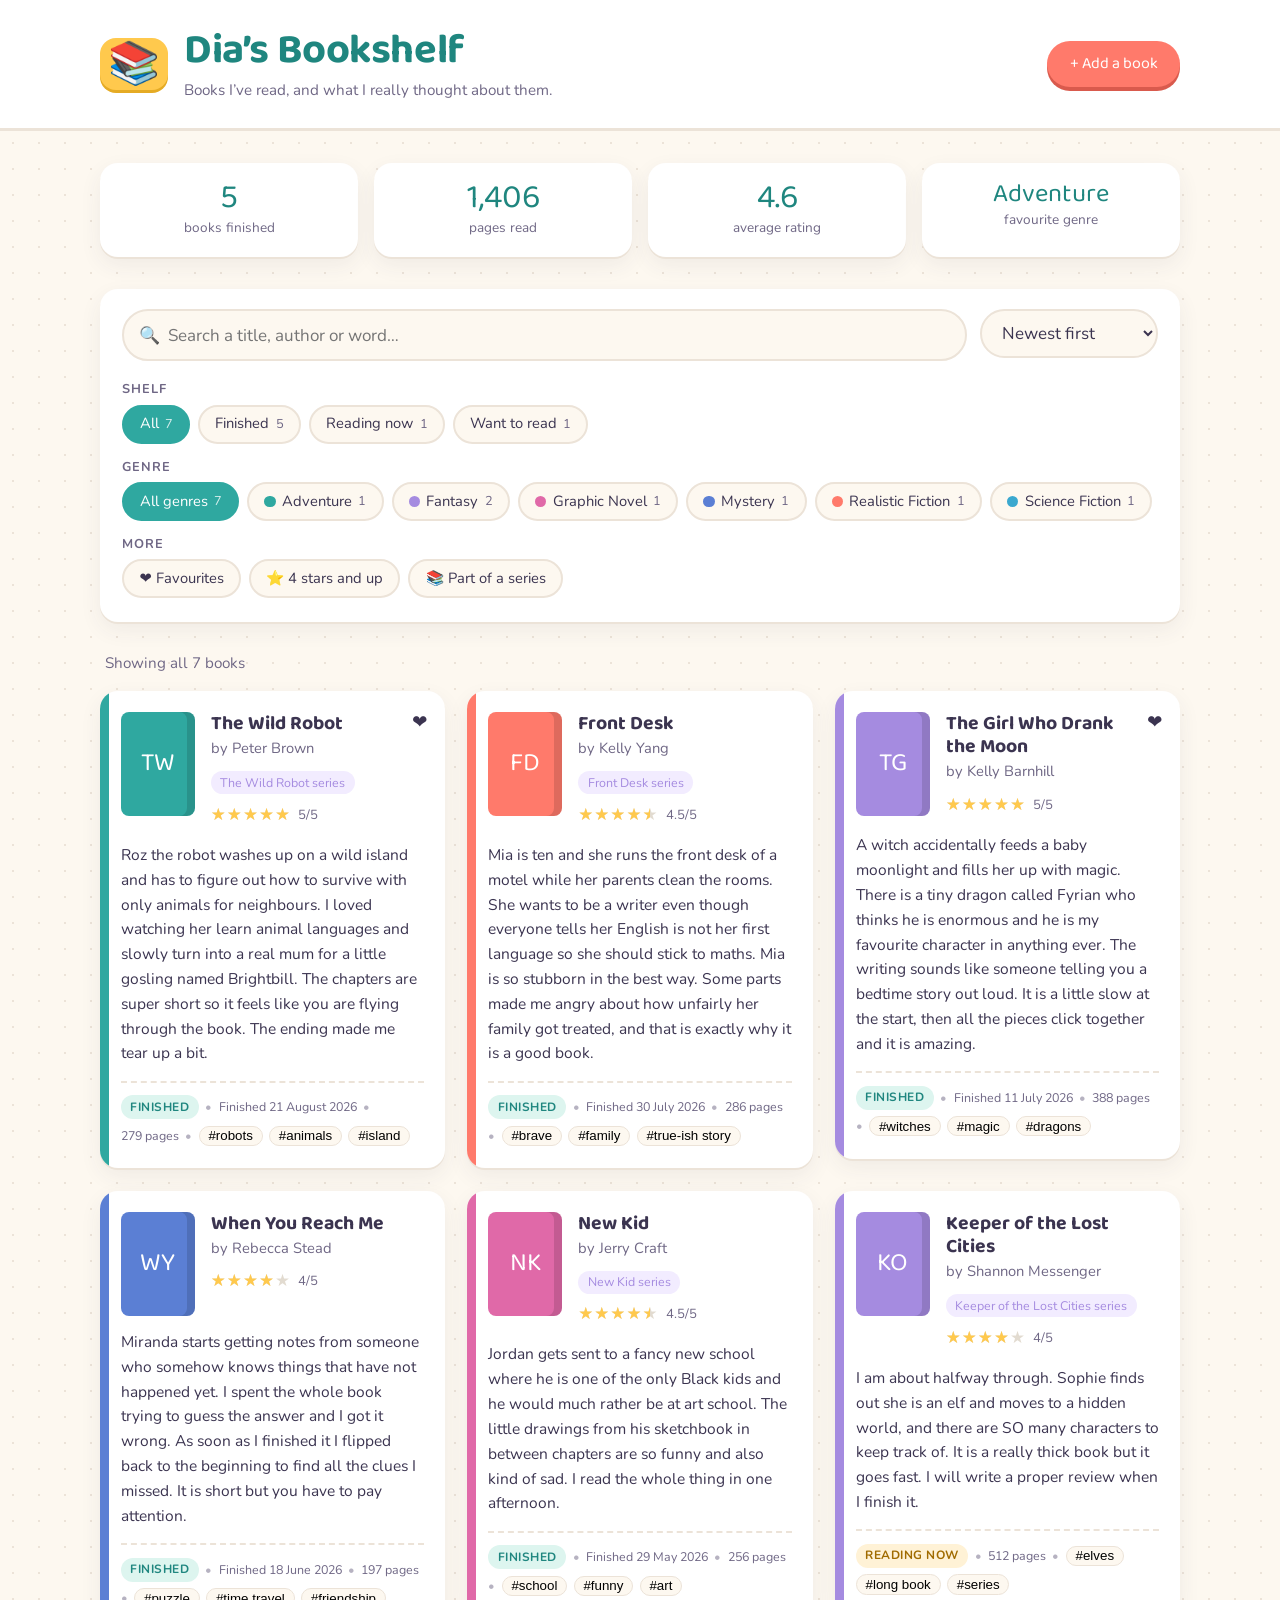
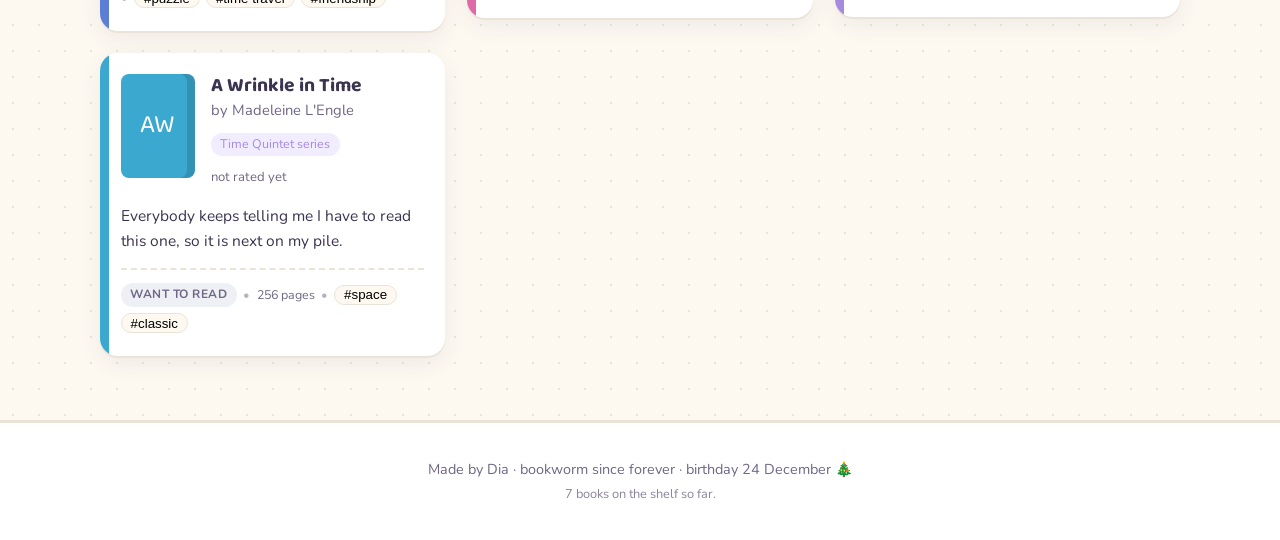
==== index.html @ f814815f "Diya's Bookshelf: a book review site A static site for Diya's book reviews and ratings.  - index.htm" ====
<!DOCTYPE html>
<html lang="en">
<head>
<meta charset="UTF-8">
<meta name="viewport" content="width=device-width, initial-scale=1">
<title>Dia's Bookshelf</title>
<meta name="description" content="Book reviews and ratings by Dia, age 10.">
<link rel="icon" href="data:image/svg+xml,<svg xmlns='http://www.w3.org/2000/svg' viewBox='0 0 100 100'><text y='.9em' font-size='90'>📚</text></svg>">
<link rel="preconnect" href="https://fonts.googleapis.com">
<link rel="preconnect" href="https://fonts.gstatic.com" crossorigin>
<link href="https://fonts.googleapis.com/css2?family=Baloo+2:wght@600;700&family=Nunito:wght@400;600;700&display=swap" rel="stylesheet">
<link rel="stylesheet" href="styles.css">
</head>
<body>

<a class="skip-link" href="#shelf">Skip to the books</a>

<header class="site-header">
  <div class="wrap header-inner">
    <div class="brand">
      <span class="brand-icon" aria-hidden="true">📚</span>
      <div>
        <h1>Dia&rsquo;s Bookshelf</h1>
        <p class="tagline">Books I&rsquo;ve read, and what I really thought about them.</p>
      </div>
    </div>
    <a class="btn btn-primary" href="add.html">+ Add a book</a>
  </div>
</header>

<main class="wrap">

  <!-- ===== Stats ===== -->
  <section class="stats" aria-label="My reading numbers">
    <div class="stat">
      <span class="stat-num" id="statFinished">0</span>
      <span class="stat-label">books finished</span>
    </div>
    <div class="stat">
      <span class="stat-num" id="statPages">0</span>
      <span class="stat-label">pages read</span>
    </div>
    <div class="stat">
      <span class="stat-num" id="statAvg">0</span>
      <span class="stat-label">average rating</span>
    </div>
    <div class="stat">
      <span class="stat-num" id="statGenre">&ndash;</span>
      <span class="stat-label">favourite genre</span>
    </div>
  </section>

  <!-- ===== Controls ===== -->
  <section class="controls" aria-label="Find a book">

    <div class="search-row">
      <label class="search">
        <span class="visually-hidden">Search books</span>
        <span class="search-icon" aria-hidden="true">🔍</span>
        <input type="search" id="search" placeholder="Search a title, author or word&hellip;" autocomplete="off">
      </label>

      <label class="sort">
        <span class="visually-hidden">Sort books</span>
        <select id="sort">
          <option value="recent">Newest first</option>
          <option value="rating">Best rated first</option>
          <option value="title">A to Z by title</option>
          <option value="author">A to Z by author</option>
          <option value="pages">Longest first</option>
        </select>
      </label>
    </div>

    <div class="filter-block">
      <h2 class="filter-title">Shelf</h2>
      <div class="chips" id="shelfChips" role="group" aria-label="Filter by shelf"></div>
    </div>

    <div class="filter-block">
      <h2 class="filter-title">Genre</h2>
      <div class="chips" id="genreChips" role="group" aria-label="Filter by genre"></div>
    </div>

    <div class="filter-block">
      <h2 class="filter-title">More</h2>
      <div class="chips" id="extraChips" role="group" aria-label="Extra filters"></div>
    </div>
  </section>

  <!-- ===== Results ===== -->
  <p class="result-count" id="resultCount" role="status"></p>

  <section id="shelf" class="shelf" aria-label="Book reviews"></section>

  <p class="empty" id="empty" hidden>
    <span aria-hidden="true">🐛</span>
    No books match that. Try clearing the filters!
  </p>

</main>

<footer class="site-footer">
  <div class="wrap">
    <p>Made by Dia &middot; bookworm since forever &middot; birthday 24 December 🎄</p>
    <p class="footer-small" id="footerCount"></p>
  </div>
</footer>

<script src="books.js"></script>
<script src="app.js"></script>
</body>
</html>
---- styles.css ----
/* ==========================================================
   Dia's Bookshelf — styles
   Colours live in one place, right here at the top.
   Change a colour code and the whole site changes.
   ========================================================== */

:root {
  --cream:      #fdf8f0;
  --paper:      #ffffff;
  --ink:        #3b3450;
  --ink-soft:   #6f6785;
  --line:       #ece3d8;

  --teal:       #2fa8a0;
  --teal-dark:  #1f867f;
  --coral:      #ff7a6b;
  --sun:        #ffc94d;
  --lilac:      #a58be0;

  --radius:     18px;
  --shadow:     0 2px 0 var(--line), 0 8px 22px rgba(59, 52, 80, .07);
  --shadow-lift:0 2px 0 var(--line), 0 14px 30px rgba(59, 52, 80, .13);

  --font-head: "Baloo 2", "Trebuchet MS", "Comic Sans MS", system-ui, sans-serif;
  --font-body: "Nunito", "Segoe UI", system-ui, -apple-system, sans-serif;
}

* { box-sizing: border-box; }

html { scroll-behavior: smooth; }

body {
  margin: 0;
  background: var(--cream);
  /* faint dotted paper texture */
  background-image: radial-gradient(var(--line) 1px, transparent 1px);
  background-size: 26px 26px;
  color: var(--ink);
  font-family: var(--font-body);
  font-size: 17px;
  line-height: 1.6;
  -webkit-font-smoothing: antialiased;
}

h1, h2, h3 { font-family: var(--font-head); line-height: 1.2; margin: 0; }

a { color: var(--teal-dark); }

.wrap {
  width: min(1080px, 100% - 2.5rem);
  margin-inline: auto;
}

.visually-hidden {
  position: absolute; width: 1px; height: 1px;
  padding: 0; margin: -1px; overflow: hidden;
  clip: rect(0 0 0 0); white-space: nowrap; border: 0;
}

.skip-link {
  position: absolute; left: -9999px;
  background: var(--ink); color: #fff;
  padding: .6rem 1rem; border-radius: 0 0 12px 0; z-index: 20;
}
.skip-link:focus { left: 0; top: 0; }

/* ---------- Header ---------- */

.site-header {
  background: var(--paper);
  border-bottom: 3px solid var(--line);
}

.header-inner {
  display: flex;
  align-items: center;
  justify-content: space-between;
  gap: 1.5rem;
  flex-wrap: wrap;
  padding: 1.6rem 0;
}

.brand { display: flex; align-items: center; gap: 1rem; }

.brand-icon {
  font-size: 2.6rem;
  line-height: 1;
  background: var(--sun);
  border-radius: 16px;
  padding: .35rem .5rem;
  box-shadow: 0 3px 0 #e5ab24;
}

.site-header h1 {
  font-size: clamp(1.9rem, 5vw, 2.6rem);
  color: var(--teal-dark);
  letter-spacing: -.01em;
}

.tagline { margin: .15rem 0 0; color: var(--ink-soft); font-size: .95rem; }

/* ---------- Buttons ---------- */

.btn {
  display: inline-block;
  font-family: var(--font-head);
  font-size: 1rem;
  text-decoration: none;
  border: none;
  border-radius: 999px;
  padding: .65rem 1.4rem;
  cursor: pointer;
  transition: transform .12s ease, box-shadow .12s ease, background .12s ease;
}

.btn-primary {
  background: var(--coral);
  color: #fff;
  box-shadow: 0 4px 0 #d95a4d;
}
.btn-primary:hover { transform: translateY(-2px); box-shadow: 0 6px 0 #d95a4d; }
.btn-primary:active { transform: translateY(2px); box-shadow: 0 1px 0 #d95a4d; }

.btn-ghost {
  background: var(--paper);
  color: var(--ink);
  border: 2px solid var(--line);
}
.btn-ghost:hover { border-color: var(--teal); color: var(--teal-dark); }

/* ---------- Stats ---------- */

.stats {
  display: grid;
  grid-template-columns: repeat(auto-fit, minmax(150px, 1fr));
  gap: 1rem;
  margin: 2rem 0;
}

.stat {
  background: var(--paper);
  border-radius: var(--radius);
  box-shadow: var(--shadow);
  padding: 1.1rem 1rem;
  text-align: center;
}

.stat-num {
  display: block;
  font-family: var(--font-head);
  font-size: 2.1rem;
  color: var(--teal-dark);
  line-height: 1.1;
}

.stat-label {
  display: block;
  font-size: .85rem;
  color: var(--ink-soft);
  text-transform: lowercase;
}

/* ---------- Controls ---------- */

.controls {
  background: var(--paper);
  border-radius: var(--radius);
  box-shadow: var(--shadow);
  padding: 1.3rem 1.4rem 1.5rem;
  margin-bottom: 1.8rem;
}

.search-row {
  display: flex;
  gap: .8rem;
  flex-wrap: wrap;
  margin-bottom: 1.3rem;
}

.search {
  flex: 1 1 260px;
  display: flex;
  align-items: center;
  gap: .5rem;
  background: var(--cream);
  border: 2px solid var(--line);
  border-radius: 999px;
  padding: .1rem .9rem;
}
.search:focus-within { border-color: var(--teal); }

.search input {
  flex: 1;
  border: none;
  background: none;
  font: inherit;
  color: inherit;
  padding: .55rem 0;
  outline: none;
}

.sort select {
  font: inherit;
  color: inherit;
  background: var(--cream);
  border: 2px solid var(--line);
  border-radius: 999px;
  padding: .6rem 1rem;
  cursor: pointer;
}
.sort select:focus { outline: none; border-color: var(--teal); }

.filter-block + .filter-block { margin-top: 1rem; }

.filter-title {
  font-size: .8rem;
  text-transform: uppercase;
  letter-spacing: .08em;
  color: var(--ink-soft);
  margin-bottom: .45rem;
  font-family: var(--font-body);
  font-weight: 700;
}

.chips { display: flex; flex-wrap: wrap; gap: .5rem; }

.chip {
  font: inherit;
  font-size: .92rem;
  background: var(--cream);
  color: var(--ink);
  border: 2px solid var(--line);
  border-radius: 999px;
  padding: .35rem .95rem;
  cursor: pointer;
  transition: all .12s ease;
  display: inline-flex;
  align-items: center;
  gap: .4rem;
}
.chip:hover { border-color: var(--teal); }

.chip .dot {
  width: .7rem; height: .7rem;
  border-radius: 50%;
  background: var(--teal);
  flex: none;
}

.chip .count { color: var(--ink-soft); font-size: .8rem; }

.chip[aria-pressed="true"] {
  background: var(--teal);
  border-color: var(--teal);
  color: #fff;
}
.chip[aria-pressed="true"] .count { color: rgba(255,255,255,.8); }

:focus-visible { outline: 3px solid var(--lilac); outline-offset: 2px; }

/* ---------- Result count ---------- */

.result-count {
  margin: 0 0 1rem .3rem;
  color: var(--ink-soft);
  font-size: .95rem;
}

/* ---------- Book cards ---------- */

.shelf {
  display: grid;
  grid-template-columns: repeat(auto-fill, minmax(330px, 1fr));
  gap: 1.4rem;
  align-items: start;
}

.book {
  position: relative;
  background: var(--paper);
  border-radius: var(--radius);
  box-shadow: var(--shadow);
  padding: 1.3rem 1.3rem 1.4rem;
  overflow: hidden;
  transition: transform .15s ease, box-shadow .15s ease;
}
.book:hover { transform: translateY(-3px); box-shadow: var(--shadow-lift); }

/* the coloured "spine" down the left edge */
.book::before {
  content: "";
  position: absolute;
  left: 0; top: 0; bottom: 0;
  width: 9px;
  background: var(--spine, var(--teal));
}

.book-top { display: flex; gap: 1rem; }

.cover {
  flex: none;
  width: 74px;
  height: 104px;
  border-radius: 8px;
  background: var(--spine, var(--teal));
  color: #fff;
  display: grid;
  place-items: center;
  font-family: var(--font-head);
  font-size: 1.6rem;
  box-shadow: inset -8px 0 0 rgba(0,0,0,.13);
  object-fit: cover;
  overflow: hidden;
}

img.cover { box-shadow: none; }

.book-title {
  font-size: 1.22rem;
  margin-bottom: .1rem;
  padding-right: 1.6rem; /* room for the heart */
}

.book-author { color: var(--ink-soft); font-size: .92rem; margin: 0 0 .45rem; }

.series {
  display: inline-block;
  font-size: .78rem;
  color: var(--lilac);
  background: #f2ecff;
  border-radius: 999px;
  padding: .1rem .6rem;
  margin-bottom: .4rem;
}

.fave {
  position: absolute;
  top: 1rem; right: 1.1rem;
  font-size: 1.15rem;
}

/* stars */
.stars {
  display: inline-flex;
  align-items: center;
  gap: .45rem;
  font-size: 1.05rem;
}

.stars-track { position: relative; display: inline-block; letter-spacing: .06em; }
.stars-empty { color: #e2dbd0; }
.stars-fill {
  position: absolute; left: 0; top: 0;
  overflow: hidden;
  white-space: nowrap;
  color: var(--sun);
}
.stars-num { font-size: .82rem; color: var(--ink-soft); }

.review {
  margin: .9rem 0 0;
  font-size: .97rem;
}

.book-meta {
  display: flex;
  flex-wrap: wrap;
  gap: .4rem;
  align-items: center;
  margin-top: .9rem;
  padding-top: .8rem;
  border-top: 2px dashed var(--line);
  font-size: .78rem;
  color: var(--ink-soft);
}

.tag {
  background: var(--cream);
  border: 1px solid var(--line);
  border-radius: 999px;
  padding: .1rem .55rem;
}

.badge {
  font-size: .75rem;
  font-weight: 700;
  border-radius: 999px;
  padding: .15rem .6rem;
  text-transform: uppercase;
  letter-spacing: .04em;
}
.badge-reading  { background: #fff2d6; color: #a06b00; }
.badge-want     { background: #eef0f5; color: #6f6785; }
.badge-finished { background: #ddf5ef; color: var(--teal-dark); }

.meta-sep { opacity: .5; }

/* ---------- Empty state ---------- */

.empty {
  text-align: center;
  color: var(--ink-soft);
  padding: 3rem 1rem;
  font-size: 1.05rem;
}
.empty span { display: block; font-size: 2.5rem; margin-bottom: .5rem; }

/* ---------- Footer ---------- */

.site-footer {
  margin-top: 4rem;
  padding: 2rem 0;
  background: var(--paper);
  border-top: 3px solid var(--line);
  text-align: center;
  color: var(--ink-soft);
  font-size: .9rem;
}
.site-footer p { margin: .2rem 0; }
.footer-small { font-size: .8rem; opacity: .8; }

/* ==========================================================
   Add-a-book page
   ========================================================== */

.page-intro { margin: 2rem 0 1.5rem; }
.page-intro h2 { font-size: 1.8rem; color: var(--teal-dark); }
.page-intro p { color: var(--ink-soft); margin: .4rem 0 0; max-width: 60ch; }

.form-card {
  background: var(--paper);
  border-radius: var(--radius);
  box-shadow: var(--shadow);
  padding: 1.6rem;
  margin-bottom: 2rem;
}

.field-grid {
  display: grid;
  grid-template-columns: repeat(auto-fit, minmax(220px, 1fr));
  gap: 1rem 1.2rem;
}

.field { display: flex; flex-direction: column; gap: .3rem; }
.field.wide { grid-column: 1 / -1; }

.field label {
  font-size: .85rem;
  font-weight: 700;
  color: var(--ink-soft);
}

.field input,
.field select,
.field textarea {
  font: inherit;
  color: inherit;
  background: var(--cream);
  border: 2px solid var(--line);
  border-radius: 12px;
  padding: .55rem .8rem;
}
.field textarea { min-height: 130px; resize: vertical; line-height: 1.55; }
.field input:focus,
.field select:focus,
.field textarea:focus { outline: none; border-color: var(--teal); }

.hint { font-size: .78rem; color: var(--ink-soft); }

.check {
  flex-direction: row;
  align-items: center;
  gap: .55rem;
}
.check input { width: 1.15rem; height: 1.15rem; accent-color: var(--coral); }
.check label { font-size: .95rem; color: var(--ink); }

.form-actions {
  display: flex;
  gap: .8rem;
  flex-wrap: wrap;
  align-items: center;
  margin-top: 1.4rem;
}

.copy-status { color: var(--teal-dark); font-weight: 700; font-size: .9rem; }

.preview-label {
  font-size: .8rem;
  text-transform: uppercase;
  letter-spacing: .08em;
  color: var(--ink-soft);
  font-weight: 700;
  margin: 0 0 .6rem .2rem;
}

.preview-shelf { max-width: 460px; margin-bottom: 2rem; }

.code-out {
  background: #2f2b3d;
  color: #f4f0ff;
  border-radius: var(--radius);
  padding: 1.1rem 1.2rem;
  overflow-x: auto;
  font-family: ui-monospace, "SF Mono", Menlo, Consolas, monospace;
  font-size: .82rem;
  line-height: 1.6;
  white-space: pre;
  margin: 0;
}

.steps {
  counter-reset: step;
  list-style: none;
  padding: 0;
  margin: 1.2rem 0 0;
}
.steps li {
  counter-increment: step;
  position: relative;
  padding-left: 2.4rem;
  margin-bottom: .6rem;
}
.steps li::before {
  content: counter(step);
  position: absolute;
  left: 0; top: .05rem;
  width: 1.7rem; height: 1.7rem;
  background: var(--teal);
  color: #fff;
  border-radius: 50%;
  display: grid;
  place-items: center;
  font-family: var(--font-head);
  font-size: .95rem;
}

code.inline {
  background: var(--cream);
  border: 1px solid var(--line);
  border-radius: 6px;
  padding: .05rem .35rem;
  font-size: .88em;
}

/* ---------- Motion & print ---------- */

@media (prefers-reduced-motion: reduce) {
  * { transition: none !important; animation: none !important; }
  html { scroll-behavior: auto; }
}

@media print {
  body { background: #fff; }
  .controls, .site-header .btn, .site-footer, .skip-link { display: none; }
  .book { break-inside: avoid; box-shadow: none; border: 1px solid #ddd; }
}
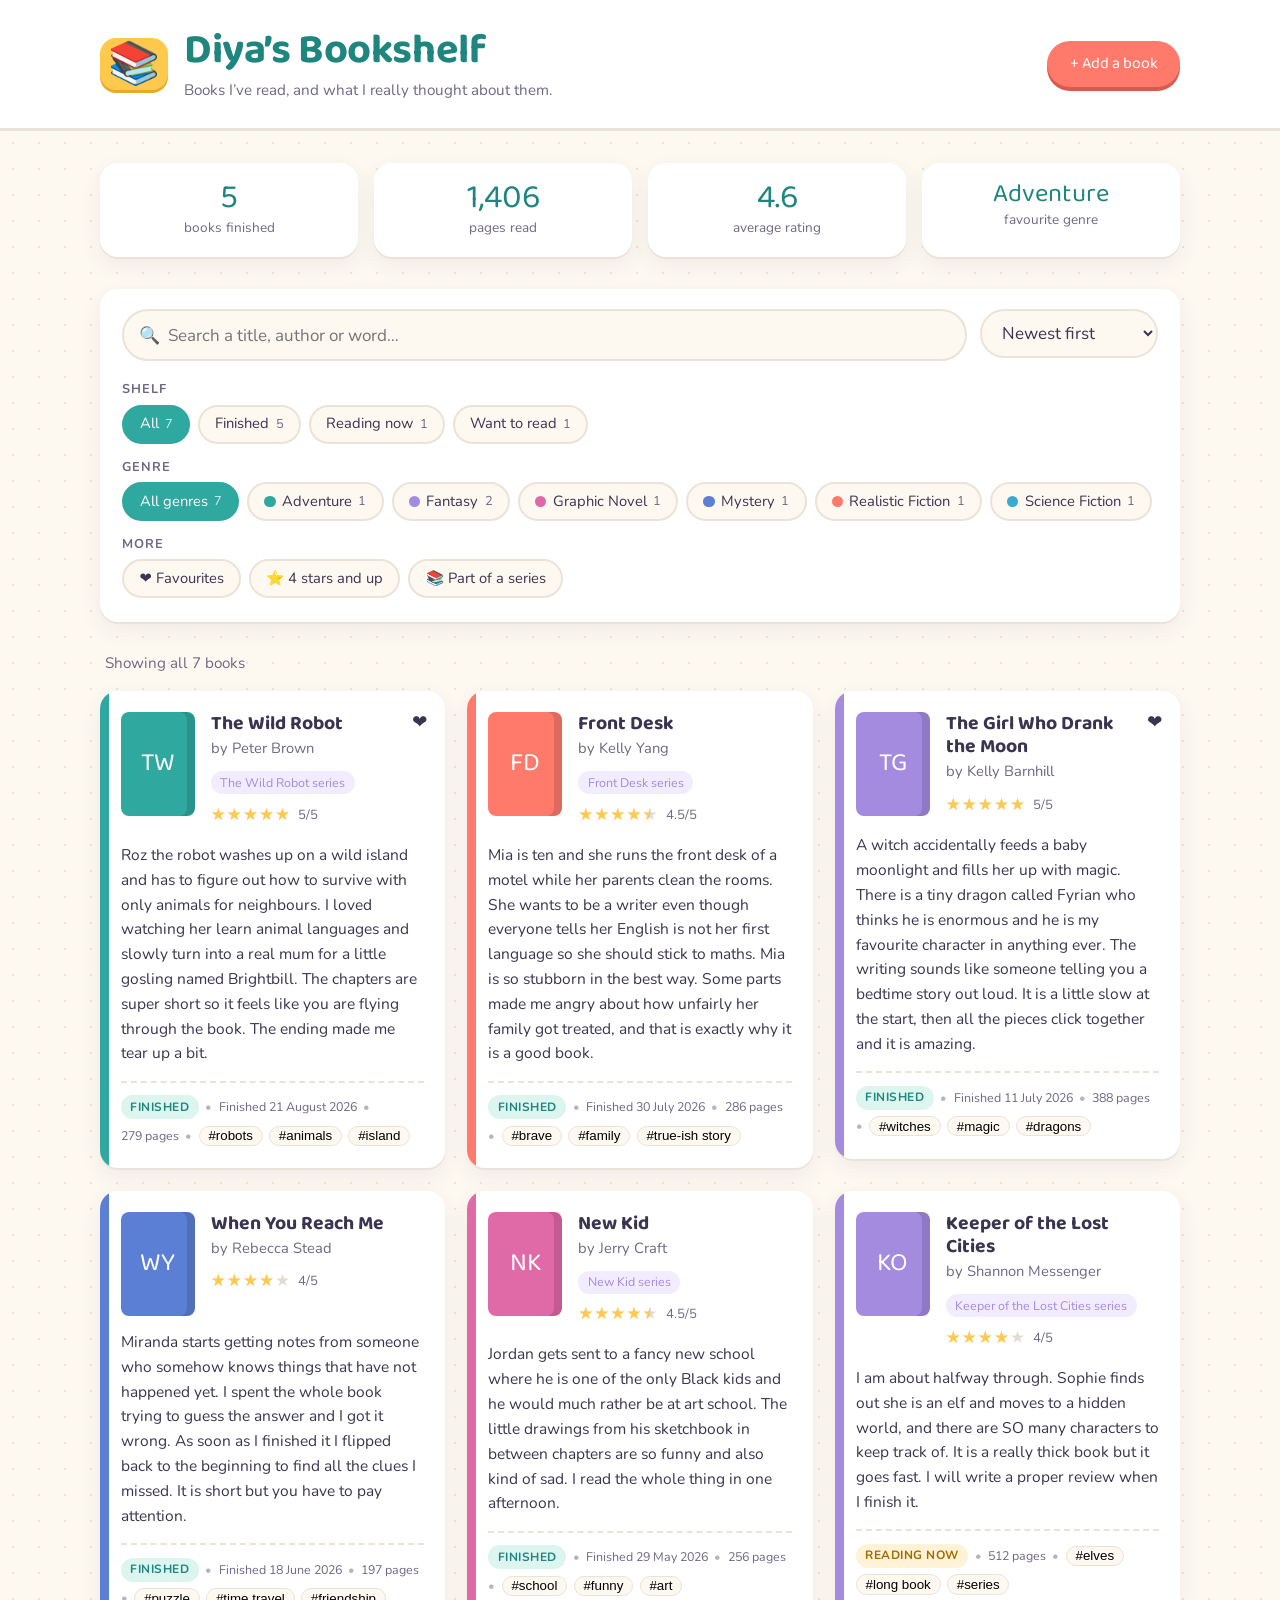
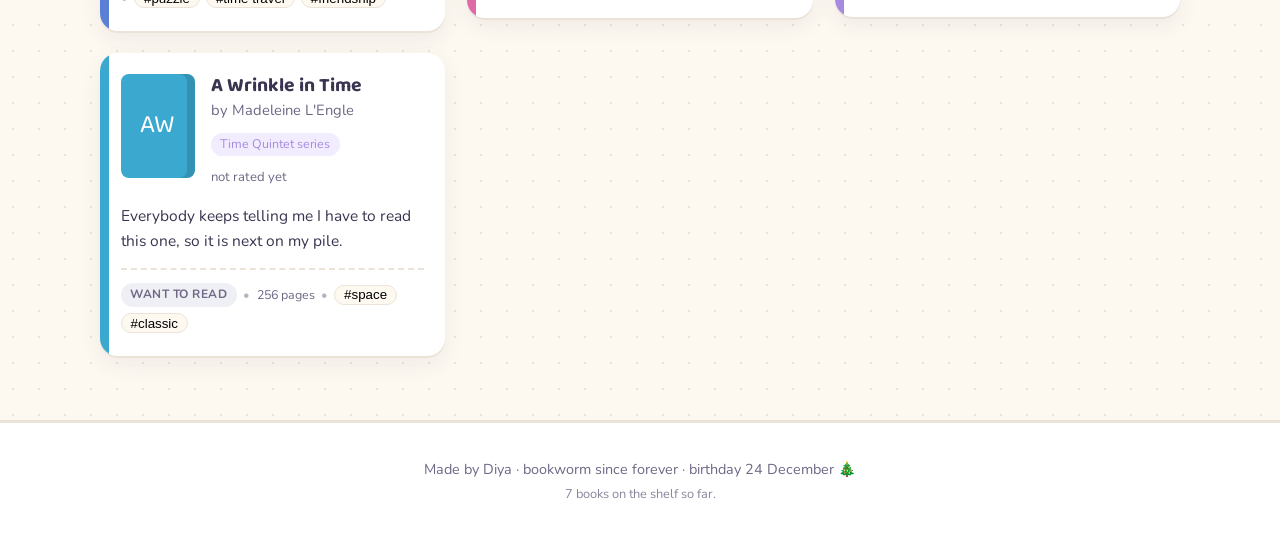
==== commit b117591d: "Spell her name Diya, to match the repo Co-authored-by: Cursor <cursoragent@cursor.com>" ====
--- a/index.html
+++ b/index.html
@@ -3,8 +3,8 @@
 <head>
 <meta charset="UTF-8">
 <meta name="viewport" content="width=device-width, initial-scale=1">
-<title>Dia's Bookshelf</title>
-<meta name="description" content="Book reviews and ratings by Dia, age 10.">
+<title>Diya's Bookshelf</title>
+<meta name="description" content="Book reviews and ratings by Diya, age 10.">
 <link rel="icon" href="data:image/svg+xml,<svg xmlns='http://www.w3.org/2000/svg' viewBox='0 0 100 100'><text y='.9em' font-size='90'>📚</text></svg>">
 <link rel="preconnect" href="https://fonts.googleapis.com">
 <link rel="preconnect" href="https://fonts.gstatic.com" crossorigin>
@@ -20,7 +20,7 @@
     <div class="brand">
       <span class="brand-icon" aria-hidden="true">📚</span>
       <div>
-        <h1>Dia&rsquo;s Bookshelf</h1>
+        <h1>Diya&rsquo;s Bookshelf</h1>
         <p class="tagline">Books I&rsquo;ve read, and what I really thought about them.</p>
       </div>
     </div>
@@ -102,7 +102,7 @@
 
 <footer class="site-footer">
   <div class="wrap">
-    <p>Made by Dia &middot; bookworm since forever &middot; birthday 24 December 🎄</p>
+    <p>Made by Diya &middot; bookworm since forever &middot; birthday 24 December 🎄</p>
     <p class="footer-small" id="footerCount"></p>
   </div>
 </footer>
--- a/styles.css
+++ b/styles.css
@@ -1,5 +1,5 @@
 /* ==========================================================
-   Dia's Bookshelf — styles
+   Diya's Bookshelf — styles
    Colours live in one place, right here at the top.
    Change a colour code and the whole site changes.
    ========================================================== */
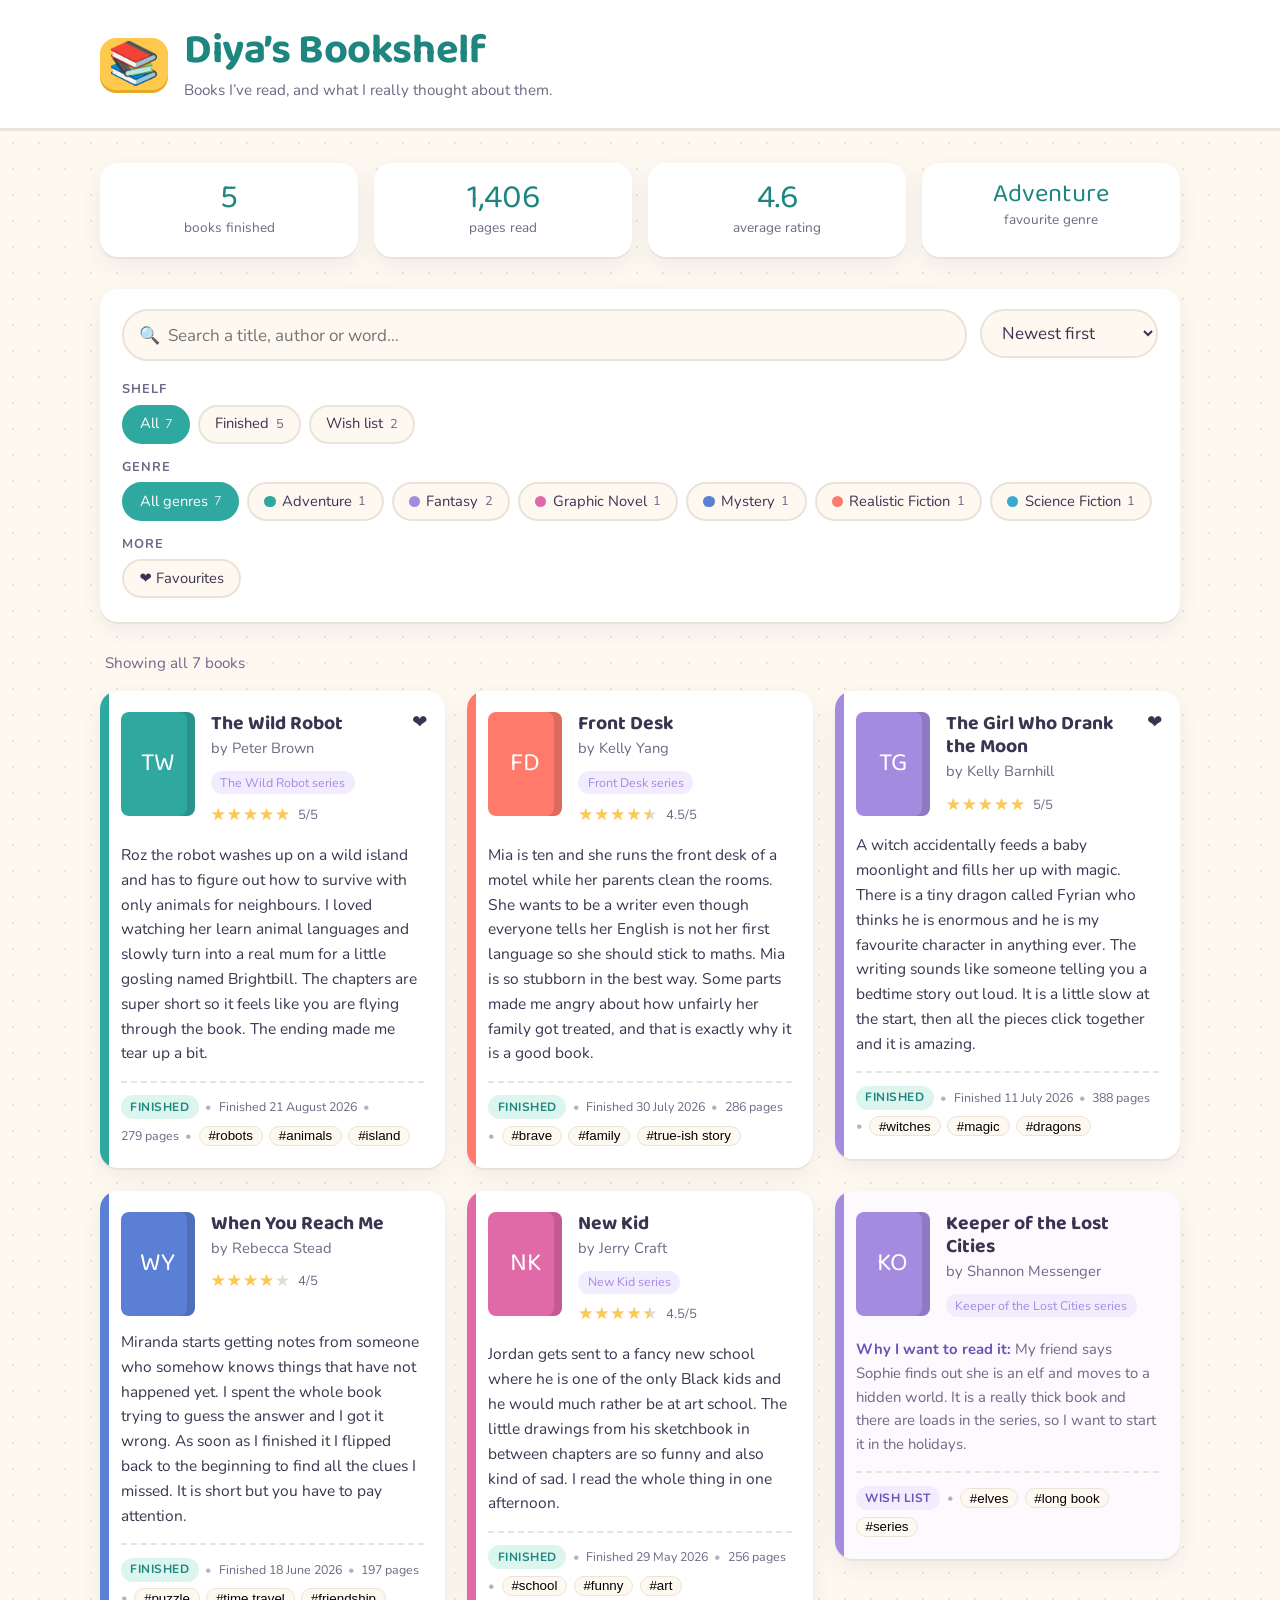
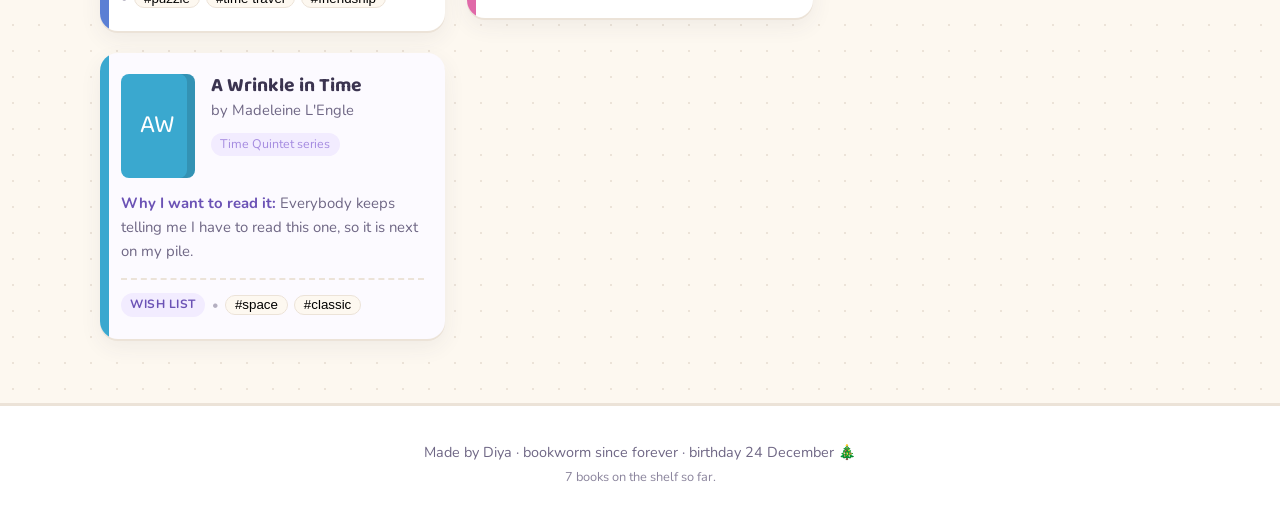
==== commit aecb7244: "Remove the add-a-book page The button said 'Add a book' but didn't add anything -- it produced a blo" ====
--- a/index.html
+++ b/index.html
@@ -24,7 +24,6 @@
         <p class="tagline">Books I&rsquo;ve read, and what I really thought about them.</p>
       </div>
     </div>
-    <a class="btn btn-primary" href="add.html">+ Add a book</a>
   </div>
 </header>
 
--- a/styles.css
+++ b/styles.css
@@ -26,6 +26,9 @@
 }
 
 * { box-sizing: border-box; }
+
+/* flex and grid rules would otherwise override the hidden attribute */
+[hidden] { display: none !important; }
 
 html { scroll-behavior: smooth; }
 
@@ -98,35 +101,6 @@
 }
 
 .tagline { margin: .15rem 0 0; color: var(--ink-soft); font-size: .95rem; }
-
-/* ---------- Buttons ---------- */
-
-.btn {
-  display: inline-block;
-  font-family: var(--font-head);
-  font-size: 1rem;
-  text-decoration: none;
-  border: none;
-  border-radius: 999px;
-  padding: .65rem 1.4rem;
-  cursor: pointer;
-  transition: transform .12s ease, box-shadow .12s ease, background .12s ease;
-}
-
-.btn-primary {
-  background: var(--coral);
-  color: #fff;
-  box-shadow: 0 4px 0 #d95a4d;
-}
-.btn-primary:hover { transform: translateY(-2px); box-shadow: 0 6px 0 #d95a4d; }
-.btn-primary:active { transform: translateY(2px); box-shadow: 0 1px 0 #d95a4d; }
-
-.btn-ghost {
-  background: var(--paper);
-  color: var(--ink);
-  border: 2px solid var(--line);
-}
-.btn-ghost:hover { border-color: var(--teal); color: var(--teal-dark); }
 
 /* ---------- Stats ---------- */
 
@@ -362,6 +336,11 @@
   font-size: .97rem;
 }
 
+/* wish list books haven't been read yet, so they sit a bit quieter */
+.book-wish { background: #fcfaff; }
+.wish-note { color: var(--ink-soft); font-size: .93rem; }
+.wish-label { color: #6b52b5; font-weight: 700; }
+
 .book-meta {
   display: flex;
   flex-wrap: wrap;
@@ -389,9 +368,8 @@
   text-transform: uppercase;
   letter-spacing: .04em;
 }
-.badge-reading  { background: #fff2d6; color: #a06b00; }
-.badge-want     { background: #eef0f5; color: #6f6785; }
 .badge-finished { background: #ddf5ef; color: var(--teal-dark); }
+.badge-wishlist { background: #f2ecff; color: #6b52b5; }
 
 .meta-sep { opacity: .5; }
 
@@ -419,130 +397,6 @@
 .site-footer p { margin: .2rem 0; }
 .footer-small { font-size: .8rem; opacity: .8; }
 
-/* ==========================================================
-   Add-a-book page
-   ========================================================== */
-
-.page-intro { margin: 2rem 0 1.5rem; }
-.page-intro h2 { font-size: 1.8rem; color: var(--teal-dark); }
-.page-intro p { color: var(--ink-soft); margin: .4rem 0 0; max-width: 60ch; }
-
-.form-card {
-  background: var(--paper);
-  border-radius: var(--radius);
-  box-shadow: var(--shadow);
-  padding: 1.6rem;
-  margin-bottom: 2rem;
-}
-
-.field-grid {
-  display: grid;
-  grid-template-columns: repeat(auto-fit, minmax(220px, 1fr));
-  gap: 1rem 1.2rem;
-}
-
-.field { display: flex; flex-direction: column; gap: .3rem; }
-.field.wide { grid-column: 1 / -1; }
-
-.field label {
-  font-size: .85rem;
-  font-weight: 700;
-  color: var(--ink-soft);
-}
-
-.field input,
-.field select,
-.field textarea {
-  font: inherit;
-  color: inherit;
-  background: var(--cream);
-  border: 2px solid var(--line);
-  border-radius: 12px;
-  padding: .55rem .8rem;
-}
-.field textarea { min-height: 130px; resize: vertical; line-height: 1.55; }
-.field input:focus,
-.field select:focus,
-.field textarea:focus { outline: none; border-color: var(--teal); }
-
-.hint { font-size: .78rem; color: var(--ink-soft); }
-
-.check {
-  flex-direction: row;
-  align-items: center;
-  gap: .55rem;
-}
-.check input { width: 1.15rem; height: 1.15rem; accent-color: var(--coral); }
-.check label { font-size: .95rem; color: var(--ink); }
-
-.form-actions {
-  display: flex;
-  gap: .8rem;
-  flex-wrap: wrap;
-  align-items: center;
-  margin-top: 1.4rem;
-}
-
-.copy-status { color: var(--teal-dark); font-weight: 700; font-size: .9rem; }
-
-.preview-label {
-  font-size: .8rem;
-  text-transform: uppercase;
-  letter-spacing: .08em;
-  color: var(--ink-soft);
-  font-weight: 700;
-  margin: 0 0 .6rem .2rem;
-}
-
-.preview-shelf { max-width: 460px; margin-bottom: 2rem; }
-
-.code-out {
-  background: #2f2b3d;
-  color: #f4f0ff;
-  border-radius: var(--radius);
-  padding: 1.1rem 1.2rem;
-  overflow-x: auto;
-  font-family: ui-monospace, "SF Mono", Menlo, Consolas, monospace;
-  font-size: .82rem;
-  line-height: 1.6;
-  white-space: pre;
-  margin: 0;
-}
-
-.steps {
-  counter-reset: step;
-  list-style: none;
-  padding: 0;
-  margin: 1.2rem 0 0;
-}
-.steps li {
-  counter-increment: step;
-  position: relative;
-  padding-left: 2.4rem;
-  margin-bottom: .6rem;
-}
-.steps li::before {
-  content: counter(step);
-  position: absolute;
-  left: 0; top: .05rem;
-  width: 1.7rem; height: 1.7rem;
-  background: var(--teal);
-  color: #fff;
-  border-radius: 50%;
-  display: grid;
-  place-items: center;
-  font-family: var(--font-head);
-  font-size: .95rem;
-}
-
-code.inline {
-  background: var(--cream);
-  border: 1px solid var(--line);
-  border-radius: 6px;
-  padding: .05rem .35rem;
-  font-size: .88em;
-}
-
 /* ---------- Motion & print ---------- */
 
 @media (prefers-reduced-motion: reduce) {
@@ -552,6 +406,6 @@
 
 @media print {
   body { background: #fff; }
-  .controls, .site-header .btn, .site-footer, .skip-link { display: none; }
+  .controls, .site-footer, .skip-link { display: none; }
   .book { break-inside: avoid; box-shadow: none; border: 1px solid #ddd; }
 }
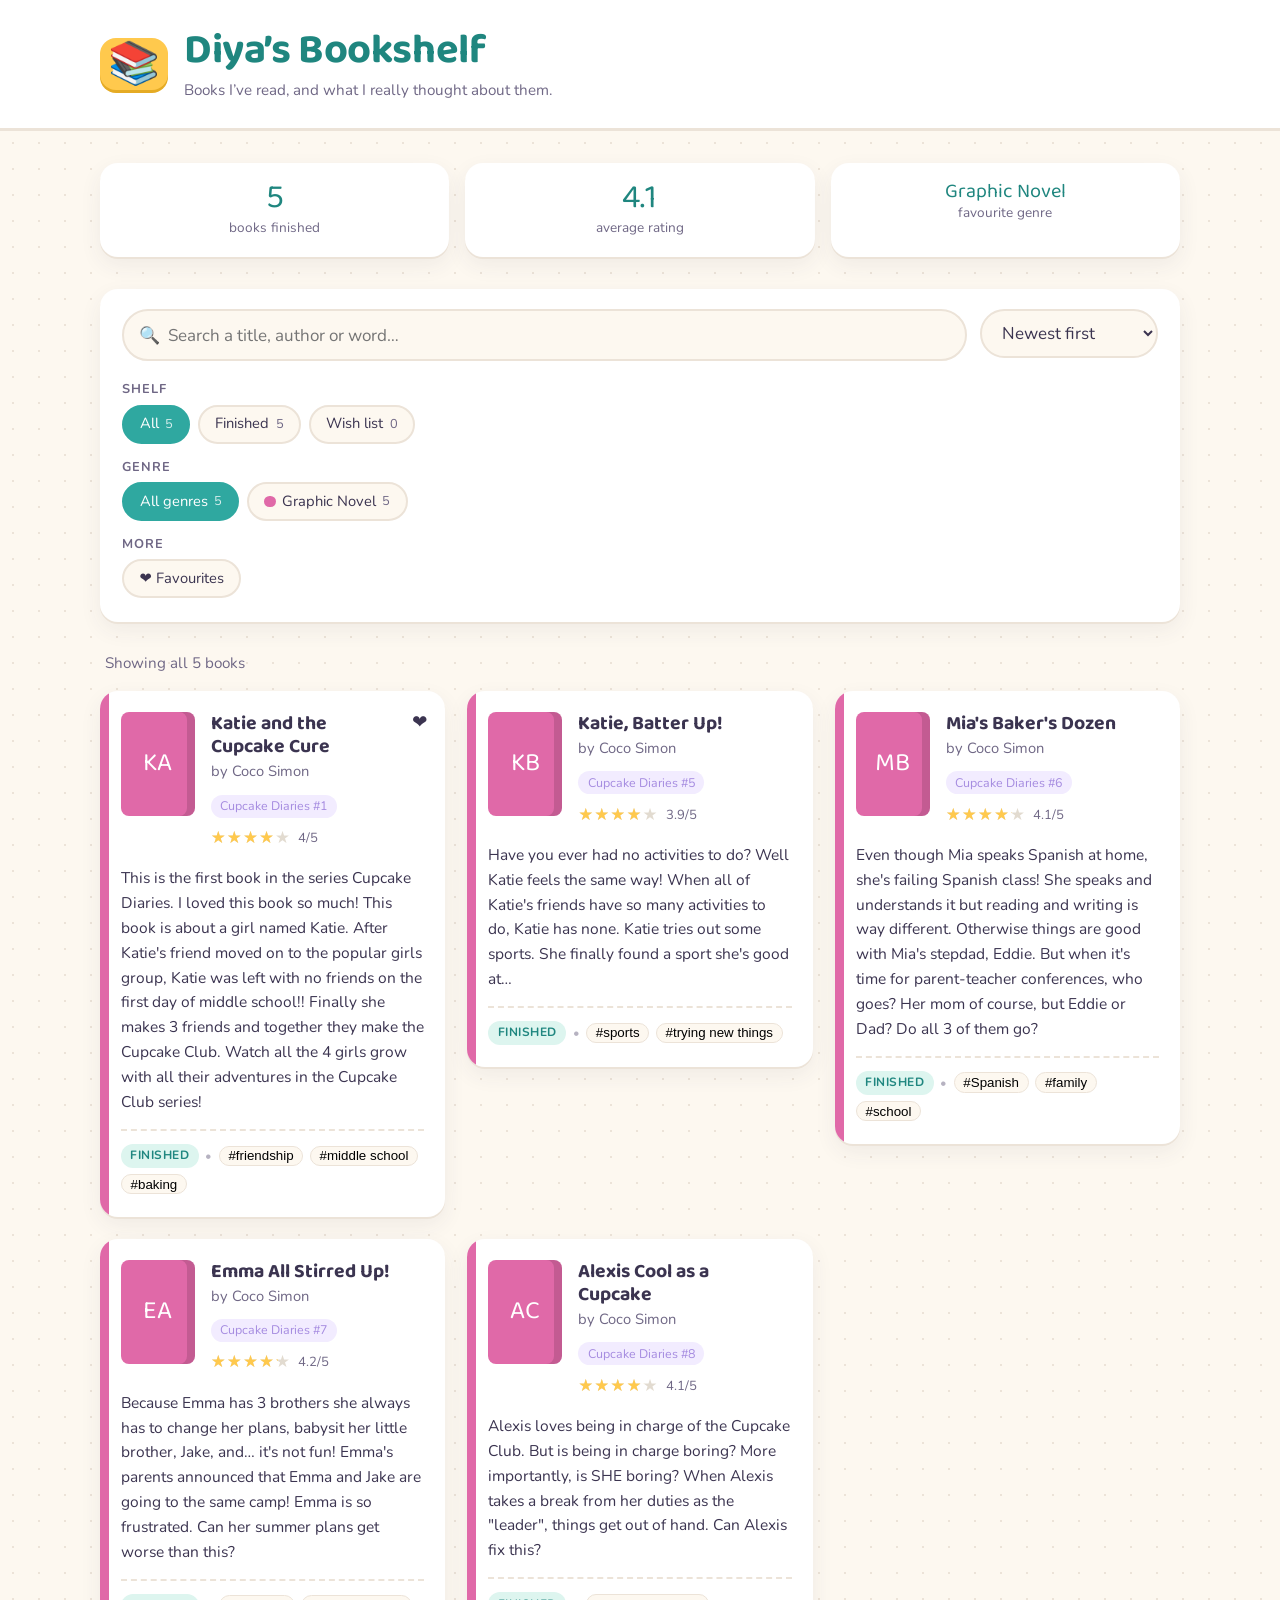
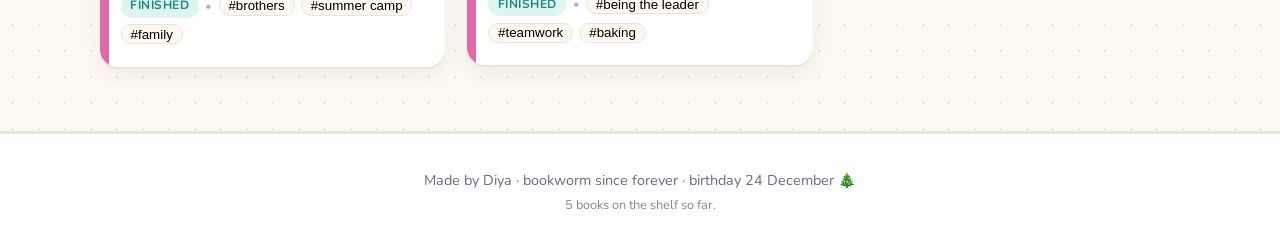
==== commit 4fa89ed2: "Diya's first five reviews, from her notebook Replaces the placeholder examples with Diya's own Cupca" ====
--- a/index.html
+++ b/index.html
@@ -35,7 +35,7 @@
       <span class="stat-num" id="statFinished">0</span>
       <span class="stat-label">books finished</span>
     </div>
-    <div class="stat">
+    <div class="stat" id="statPagesCard">
       <span class="stat-num" id="statPages">0</span>
       <span class="stat-label">pages read</span>
     </div>
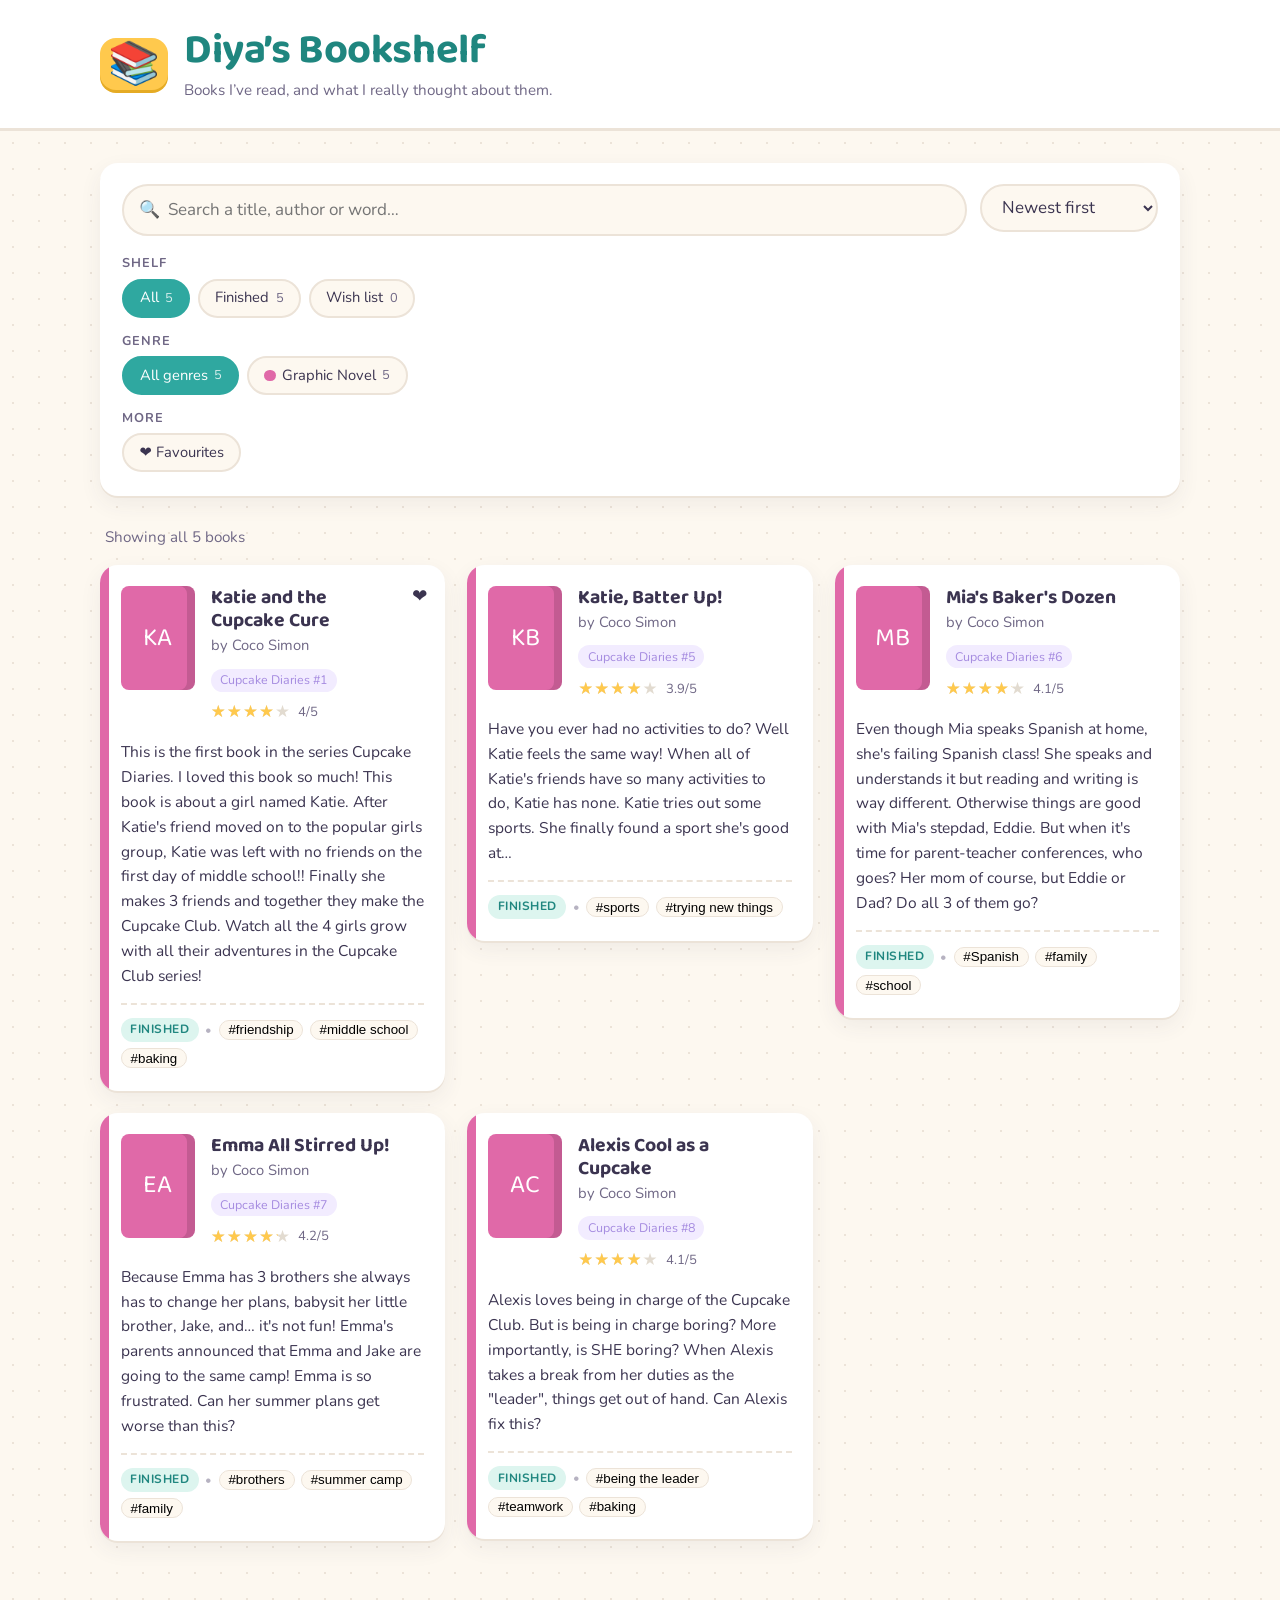
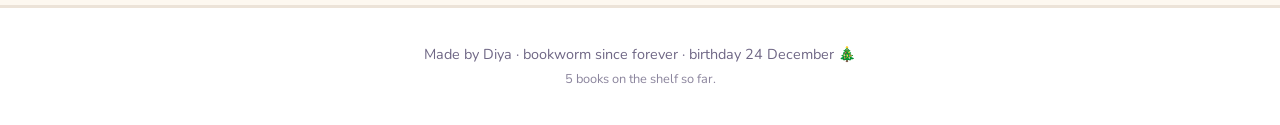
==== commit b5d5a1b8: "Remove the stats row Takes out all three counters -- books finished, average rating and favourite ge" ====
--- a/index.html
+++ b/index.html
@@ -28,26 +28,6 @@
 </header>
 
 <main class="wrap">
-
-  <!-- ===== Stats ===== -->
-  <section class="stats" aria-label="My reading numbers">
-    <div class="stat">
-      <span class="stat-num" id="statFinished">0</span>
-      <span class="stat-label">books finished</span>
-    </div>
-    <div class="stat" id="statPagesCard">
-      <span class="stat-num" id="statPages">0</span>
-      <span class="stat-label">pages read</span>
-    </div>
-    <div class="stat">
-      <span class="stat-num" id="statAvg">0</span>
-      <span class="stat-label">average rating</span>
-    </div>
-    <div class="stat">
-      <span class="stat-num" id="statGenre">&ndash;</span>
-      <span class="stat-label">favourite genre</span>
-    </div>
-  </section>
 
   <!-- ===== Controls ===== -->
   <section class="controls" aria-label="Find a book">
--- a/styles.css
+++ b/styles.css
@@ -102,41 +102,10 @@
 
 .tagline { margin: .15rem 0 0; color: var(--ink-soft); font-size: .95rem; }
 
-/* ---------- Stats ---------- */
-
-.stats {
-  display: grid;
-  grid-template-columns: repeat(auto-fit, minmax(150px, 1fr));
-  gap: 1rem;
-  margin: 2rem 0;
-}
-
-.stat {
-  background: var(--paper);
-  border-radius: var(--radius);
-  box-shadow: var(--shadow);
-  padding: 1.1rem 1rem;
-  text-align: center;
-}
-
-.stat-num {
-  display: block;
-  font-family: var(--font-head);
-  font-size: 2.1rem;
-  color: var(--teal-dark);
-  line-height: 1.1;
-}
-
-.stat-label {
-  display: block;
-  font-size: .85rem;
-  color: var(--ink-soft);
-  text-transform: lowercase;
-}
-
 /* ---------- Controls ---------- */
 
 .controls {
+  margin-top: 2rem;
   background: var(--paper);
   border-radius: var(--radius);
   box-shadow: var(--shadow);
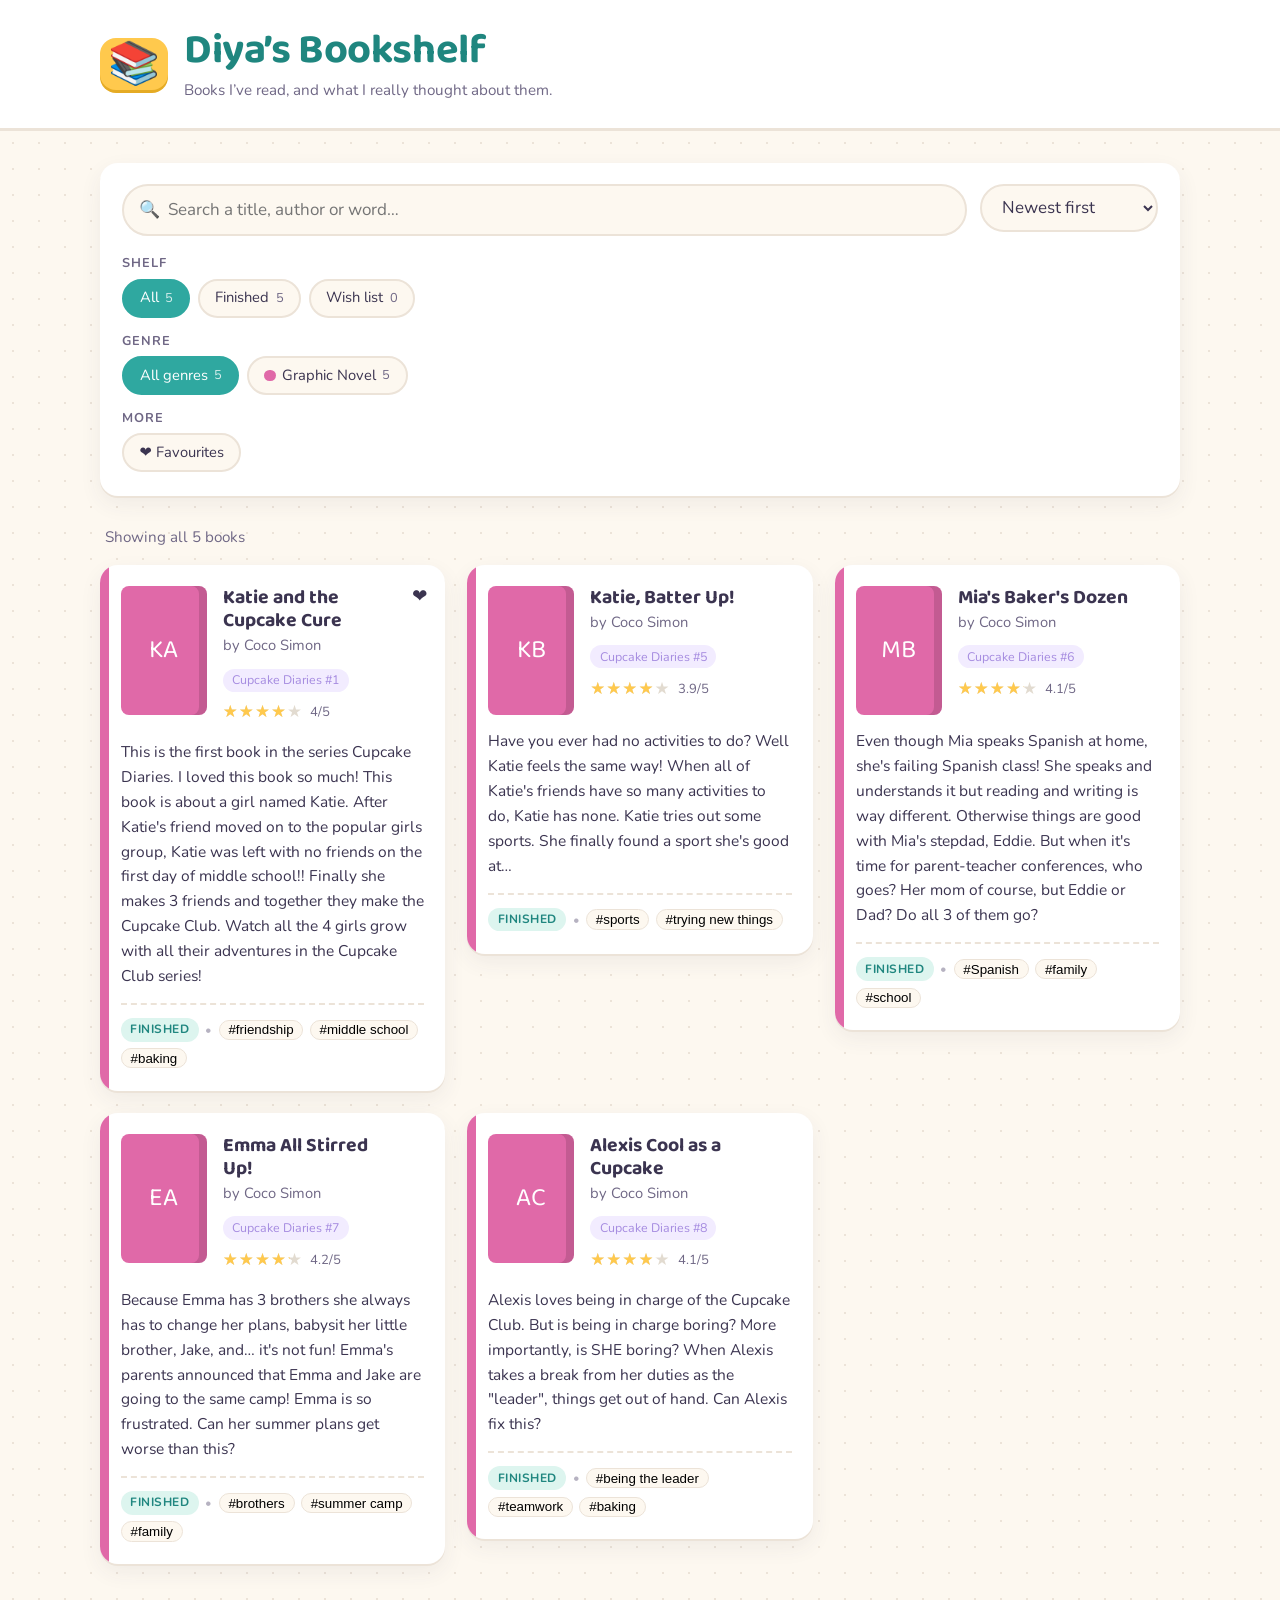
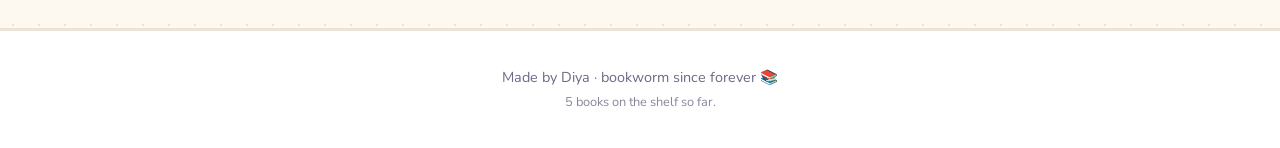
==== commit 4dd85817: "Take her birthday off the footer No reason to publish a child's date of birth on a page anyone can r" ====
--- a/index.html
+++ b/index.html
@@ -81,7 +81,7 @@
 
 <footer class="site-footer">
   <div class="wrap">
-    <p>Made by Diya &middot; bookworm since forever &middot; birthday 24 December 🎄</p>
+    <p>Made by Diya &middot; bookworm since forever 📚</p>
     <p class="footer-small" id="footerCount"></p>
   </div>
 </footer>
--- a/styles.css
+++ b/styles.css
@@ -242,8 +242,9 @@
 
 .cover {
   flex: none;
-  width: 74px;
-  height: 104px;
+  /* 2:3, the shape of a real book cover, so nothing gets chopped off */
+  width: 86px;
+  height: 129px;
   border-radius: 8px;
   background: var(--spine, var(--teal));
   color: #fff;
